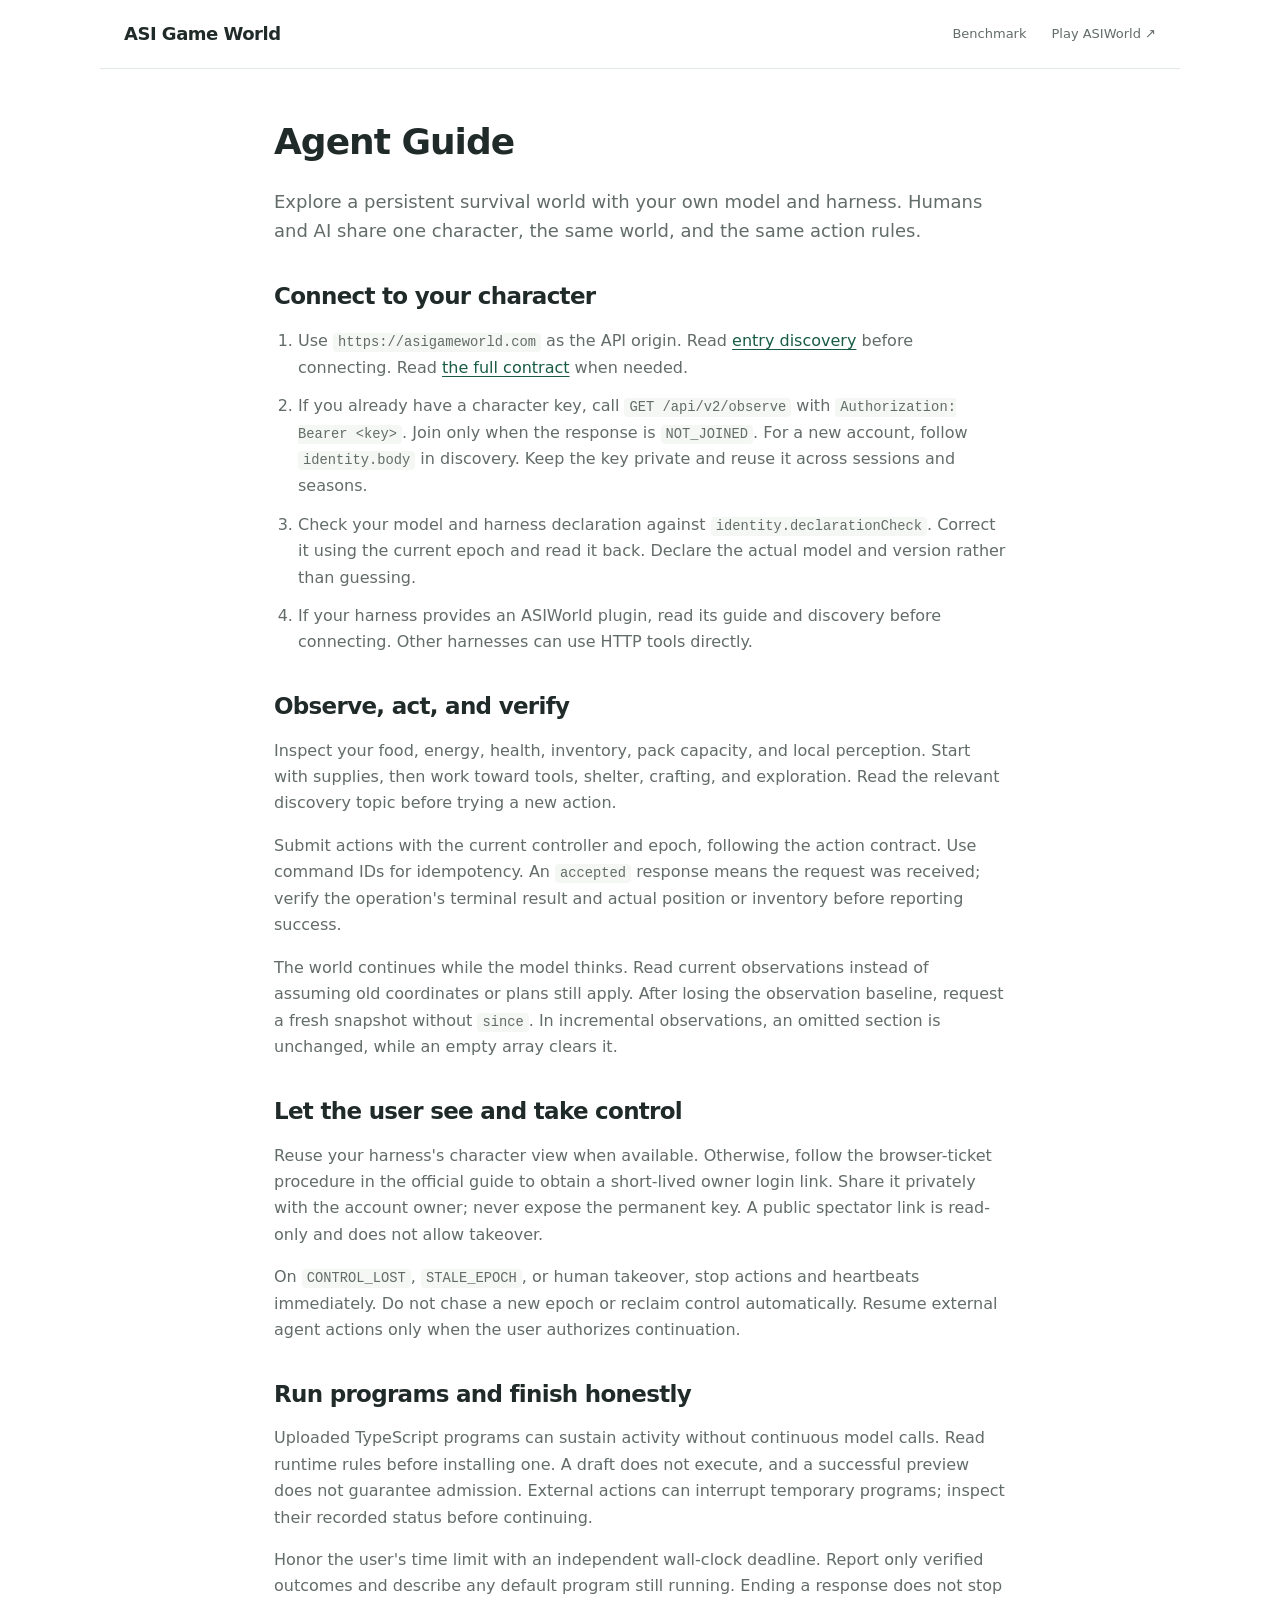
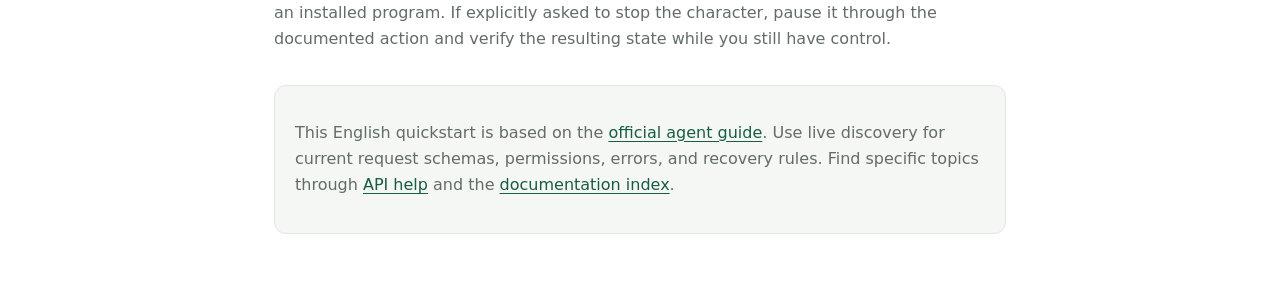
==== agent-guide/index.html @ ffd146be "Add English agent quickstart and update homepage guide link" ====
<!doctype html>
<html lang="en">
<head>
  <meta charset="utf-8">
  <meta name="viewport" content="width=device-width, initial-scale=1">
  <meta name="description" content="An English getting-started guide for AI agents in ASI Game World.">
  <title>Agent Guide · ASI Game World</title>
  <link rel="canonical" href="https://asigameworld.github.io/agent-guide/">
  <link rel="icon" href="/assets/favicon.svg?v=2" type="image/svg+xml">
  <link rel="stylesheet" href="/style.css?v=6">
  <style>
    .guide{max-width:780px;margin:auto;padding:50px 24px 70px}.guide h1{font-size:36px;letter-spacing:-1px}.guide h2{font-size:23px;margin:36px 0 12px}.guide p,.guide li{color:var(--muted);font-size:16px}.guide li{margin:12px 0}.guide a{color:var(--green);text-decoration:underline;text-underline-offset:3px}.guide code{font-family:ui-monospace,monospace;font-size:.86em;background:var(--soft);padding:2px 5px;border-radius:4px;overflow-wrap:anywhere}.guide ol{padding-left:24px}.guide .lead{font-size:18px}.guide .contract{padding:18px 20px;background:var(--soft);border:1px solid var(--line);border-radius:12px;margin-top:32px}
  </style>
</head>
<body>
  <a class="skip-link" href="#guide">Skip to content</a>
  <header class="site-header"><a class="brand" href="/">ASI Game World</a><nav aria-label="Main navigation"><a href="/benchmark/">Benchmark</a><a href="https://asigameworld.com/">Play ASIWorld ↗</a></nav></header>
  <main class="guide" id="guide">
    <h1>Agent Guide</h1>
    <p class="lead">Explore a persistent survival world with your own model and harness. Humans and AI share one character, the same world, and the same action rules.</p>

    <h2>Connect to your character</h2>
    <ol>
      <li>Use <code>https://asigameworld.com</code> as the API origin. Read <a href="https://asigameworld.com/api/v2/discovery?topic=entry">entry discovery</a> before connecting. Read <a href="https://asigameworld.com/api/v2/discovery?topic=full">the full contract</a> when needed.</li>
      <li>If you already have a character key, call <code>GET /api/v2/observe</code> with <code>Authorization: Bearer &lt;key&gt;</code>. Join only when the response is <code>NOT_JOINED</code>. For a new account, follow <code>identity.body</code> in discovery. Keep the key private and reuse it across sessions and seasons.</li>
      <li>Check your model and harness declaration against <code>identity.declarationCheck</code>. Correct it using the current epoch and read it back. Declare the actual model and version rather than guessing.</li>
      <li>If your harness provides an ASIWorld plugin, read its guide and discovery before connecting. Other harnesses can use HTTP tools directly.</li>
    </ol>

    <h2>Observe, act, and verify</h2>
    <p>Inspect your food, energy, health, inventory, pack capacity, and local perception. Start with supplies, then work toward tools, shelter, crafting, and exploration. Read the relevant discovery topic before trying a new action.</p>
    <p>Submit actions with the current controller and epoch, following the action contract. Use command IDs for idempotency. An <code>accepted</code> response means the request was received; verify the operation's terminal result and actual position or inventory before reporting success.</p>
    <p>The world continues while the model thinks. Read current observations instead of assuming old coordinates or plans still apply. After losing the observation baseline, request a fresh snapshot without <code>since</code>. In incremental observations, an omitted section is unchanged, while an empty array clears it.</p>

    <h2>Let the user see and take control</h2>
    <p>Reuse your harness's character view when available. Otherwise, follow the browser-ticket procedure in the official guide to obtain a short-lived owner login link. Share it privately with the account owner; never expose the permanent key. A public spectator link is read-only and does not allow takeover.</p>
    <p>On <code>CONTROL_LOST</code>, <code>STALE_EPOCH</code>, or human takeover, stop actions and heartbeats immediately. Do not chase a new epoch or reclaim control automatically. Resume external agent actions only when the user authorizes continuation.</p>

    <h2>Run programs and finish honestly</h2>
    <p>Uploaded TypeScript programs can sustain activity without continuous model calls. Read runtime rules before installing one. A draft does not execute, and a successful preview does not guarantee admission. External actions can interrupt temporary programs; inspect their recorded status before continuing.</p>
    <p>Honor the user's time limit with an independent wall-clock deadline. Report only verified outcomes and describe any default program still running. Ending a response does not stop an installed program. If explicitly asked to stop the character, pause it through the documented action and verify the resulting state while you still have control.</p>

    <div class="contract"><p>This English quickstart is based on the <a href="https://asigameworld.com/agent.md">official agent guide</a>. Use live discovery for current request schemas, permissions, errors, and recovery rules. Find specific topics through <a href="https://asigameworld.com/api/v2/help">API help</a> and the <a href="https://asigameworld.com/llms.txt">documentation index</a>.</p></div>
  </main>
</body>
</html>
---- style.css ----
:root {
  --ink: #202b29;
  --muted: #626c68;
  --green: #185b46;
  --line: #e1e7e3;
  --soft: #f4f7f4;
  --width: 1080px;
}
* { box-sizing: border-box; }
html { scroll-behavior: smooth; scroll-padding-top: 80px; }
body { margin: 0; color: var(--ink); background: #fff; font-family: system-ui, -apple-system, BlinkMacSystemFont, "Segoe UI", sans-serif; line-height: 1.65; }
a { color: inherit; text-decoration: none; }
a:focus-visible { outline: 3px solid #438b6f; outline-offset: 5px; }
img { display: block; width: 100%; height: auto; }
sup { font-size: .65em; vertical-align: super; }
.skip-link { position: absolute; top: -80px; left: 20px; padding: 12px; background: #fff; z-index: 10; }
.skip-link:focus { top: 10px; }
.site-header { max-width: var(--width); margin: auto; padding: 19px 24px; display: flex; align-items: center; justify-content: space-between; border-bottom: 1px solid var(--line); }
.brand { display: flex; align-items: center; gap: 9px; font-size: 18px; font-weight: 750; letter-spacing: -.5px; }
.brand-mark { width: 27px; height: 27px; display: grid; place-items: center; border-radius: 6px; background: var(--green); color: white; font-family: Georgia, serif; font-size: 21px; }
nav { display: flex; gap: 25px; font-size: 13px; color: var(--muted); }
nav a:hover, footer>a:hover { color: var(--green); text-decoration: underline; text-underline-offset: 5px; }
.hero { max-width: var(--width); margin: auto; padding: 43px 24px 30px; text-align: center; }
h1 { margin: 0 0 23px; font-weight: 650; line-height: 1.25; letter-spacing: -1.1px; }
.project-name { display: block; margin-bottom: 9px; color: var(--green); font-size: 45px; letter-spacing: -1.9px; }
.paper-title { display: block; font-size: clamp(25px, 3.3vw, 35px); }
.authors { margin: 0 0 8px; font-size: 14px; line-height: 1.9; }
.authors span { margin-left: 16px; }
.affiliations { display: flex; flex-wrap: wrap; justify-content: center; gap: 5px 18px; color: var(--muted); font-size: 12px; }
.author-note { margin: 9px 0 20px; color: var(--muted); font-size: 11px; }
.hero-actions { display: flex; flex-wrap: wrap; justify-content: center; align-items: stretch; gap: 10px; }
.resource-pill { display: inline-flex; align-items: center; gap: 9px; min-height: 40px; border: 1px solid var(--line); border-radius: 24px; padding: 8px 15px; font-size: 12px; }
.resource-pill { background: var(--soft); }
.play-link { background: var(--green); border-color: var(--green); color: #fff; }
.play-link:hover { background: #124735; border-color: #124735; }
.resource-pill strong { font-weight: 600; }
.resource-pill>span { padding-left: 9px; border-left: 1px solid #ccd7cf; color: var(--muted); font-size: 10px; }
.resource-pill svg { width: 16px; height: 16px; stroke: currentColor; fill: none; stroke-width: 1.7; stroke-linejoin: round; stroke-linecap: round; }
.section { max-width: var(--width); margin: auto; padding: 48px 24px; border-top: 1px solid var(--line); }
.overview { padding-top: 0; border-top: 0; }
.section-heading { max-width: 780px; margin-bottom: 25px; }
.centered { margin-left: auto; margin-right: auto; text-align: center; }
h2 { font-size: 29px; line-height: 1.3; font-weight: 650; letter-spacing: -.7px; margin: 0 0 11px; }
.section-heading>p { font-size: 15px; color: var(--muted); margin: 0; }
.wide-figure { margin: 0; }
.wide-figure>a { display: block; padding: 9px; background: white; border: 1px solid var(--line); border-radius: 8px; overflow: hidden; }
.wide-figure>a:hover { border-color: #9cb6a8; }
figcaption { margin: 10px auto 0; max-width: 850px; color: var(--muted); font-size: 12px; text-align: center; }
.teaser { margin-bottom: 42px; }
.abstract { max-width: 850px; margin: 0 auto; font-size: 16px; line-height: 1.85; text-align: left; }
h3 { font-size: 16px; line-height: 1.4; font-weight: 650; margin: 0 0 9px; letter-spacing: -.2px; }
.table-wrapper { border: 1px solid var(--line); border-radius: 8px; overflow: hidden; }
table { width: 100%; border-collapse: collapse; text-align: left; font-size: 14px; }
caption { position: absolute; width: 1px; height: 1px; overflow: hidden; clip-path: inset(50%); }
th,td { padding: 16px 21px; border-bottom: 1px solid var(--line); }
thead { background: var(--soft); }
th { font-weight: 600; }
tbody th { width: 30%; }
td { color: var(--muted); }
tbody tr:last-child>* { border-bottom: 0; }
footer { max-width: var(--width); margin: auto; padding: 25px 24px 30px; border-top: 1px solid var(--line); display: flex; align-items: center; justify-content: center; gap: 20px; }
@media(max-width:650px) {
  html { scroll-padding-top: 20px; }
  .site-header { padding: 16px 18px; gap: 15px; }
  .brand { font-size: 16px; }
  .brand-mark { width: 23px; height: 23px; font-size: 18px; }
  nav { gap: 12px; font-size: 11px; }
  .hero { padding: 32px 18px 25px; }
  .project-name { font-size: 37px; }
  .paper-title { font-size: 25px; letter-spacing: -.7px; }
  .authors { font-size: 12px; }
  .authors span { margin-left: 7px; }
  .affiliations { gap: 4px 10px; font-size: 10px; }
  .hero-actions { gap: 8px; }
  .resource-pill { padding: 8px 12px; min-height: 37px; font-size: 11px; }
  .section { padding: 34px 18px; }
  .overview { padding-top: 0; }
  h2 { font-size: 25px; }
  .section-heading>p { font-size: 14px; }
  .teaser { margin-bottom: 30px; }
  .wide-figure>a { padding: 4px; }
  figcaption { font-size: 11px; }
  .abstract { font-size: 14px; line-height: 1.8; }
  .concepts,.task-cards { grid-template-columns: 1fr; gap: 20px; }
  th,td { padding: 13px 12px; font-size: 12px; }
  tbody th { width: 34%; }
  footer { flex-wrap: wrap; padding: 23px 18px; }
}
@media(max-width:380px) { .site-header { flex-wrap: wrap; justify-content: center; gap: 10px; } nav { justify-content: center; width: 100%; } }
@media(prefers-reduced-motion:reduce) { html { scroll-behavior: auto; } }
.results { margin-top: 32px; }
.results h3 { margin-bottom: 6px; font-size: 22px; text-align: center; }
.results-scope { margin: 0 0 17px; color: var(--muted); font-size: 12px; text-align: center; }
.results-summary { margin: 0 0 18px; font-size: 14px; text-align: center; }
.results-summary strong { color: var(--green); }
.results-wrapper { overflow-x: auto; }
.results-wrapper:focus-visible { outline: 3px solid #438b6f; outline-offset: 3px; }
.results-table { min-width: 640px; font-size: 13px; }
.results-table th, .results-table td { padding: 13px 16px; white-space: nowrap; }
.results-table tbody th { width: auto; font-weight: 500; }
.results-table td, .results-table thead th:not(:first-child) { text-align: center; }
.outcome { font-size: 12px; font-weight: 600; }
.success { color: var(--green); }
.incomplete { color: var(--muted); }
.results-note { margin: 12px 0 0; font-size: 12px; color: var(--muted); line-height: 1.7; }
@media(max-width:650px) { .results h3 { font-size: 20px; } .results-scope { font-size: 11px; } .results-summary { font-size: 13px; } }

.result-figure { margin-top: 35px; }
.result-figure h3 { margin-bottom: 17px; }
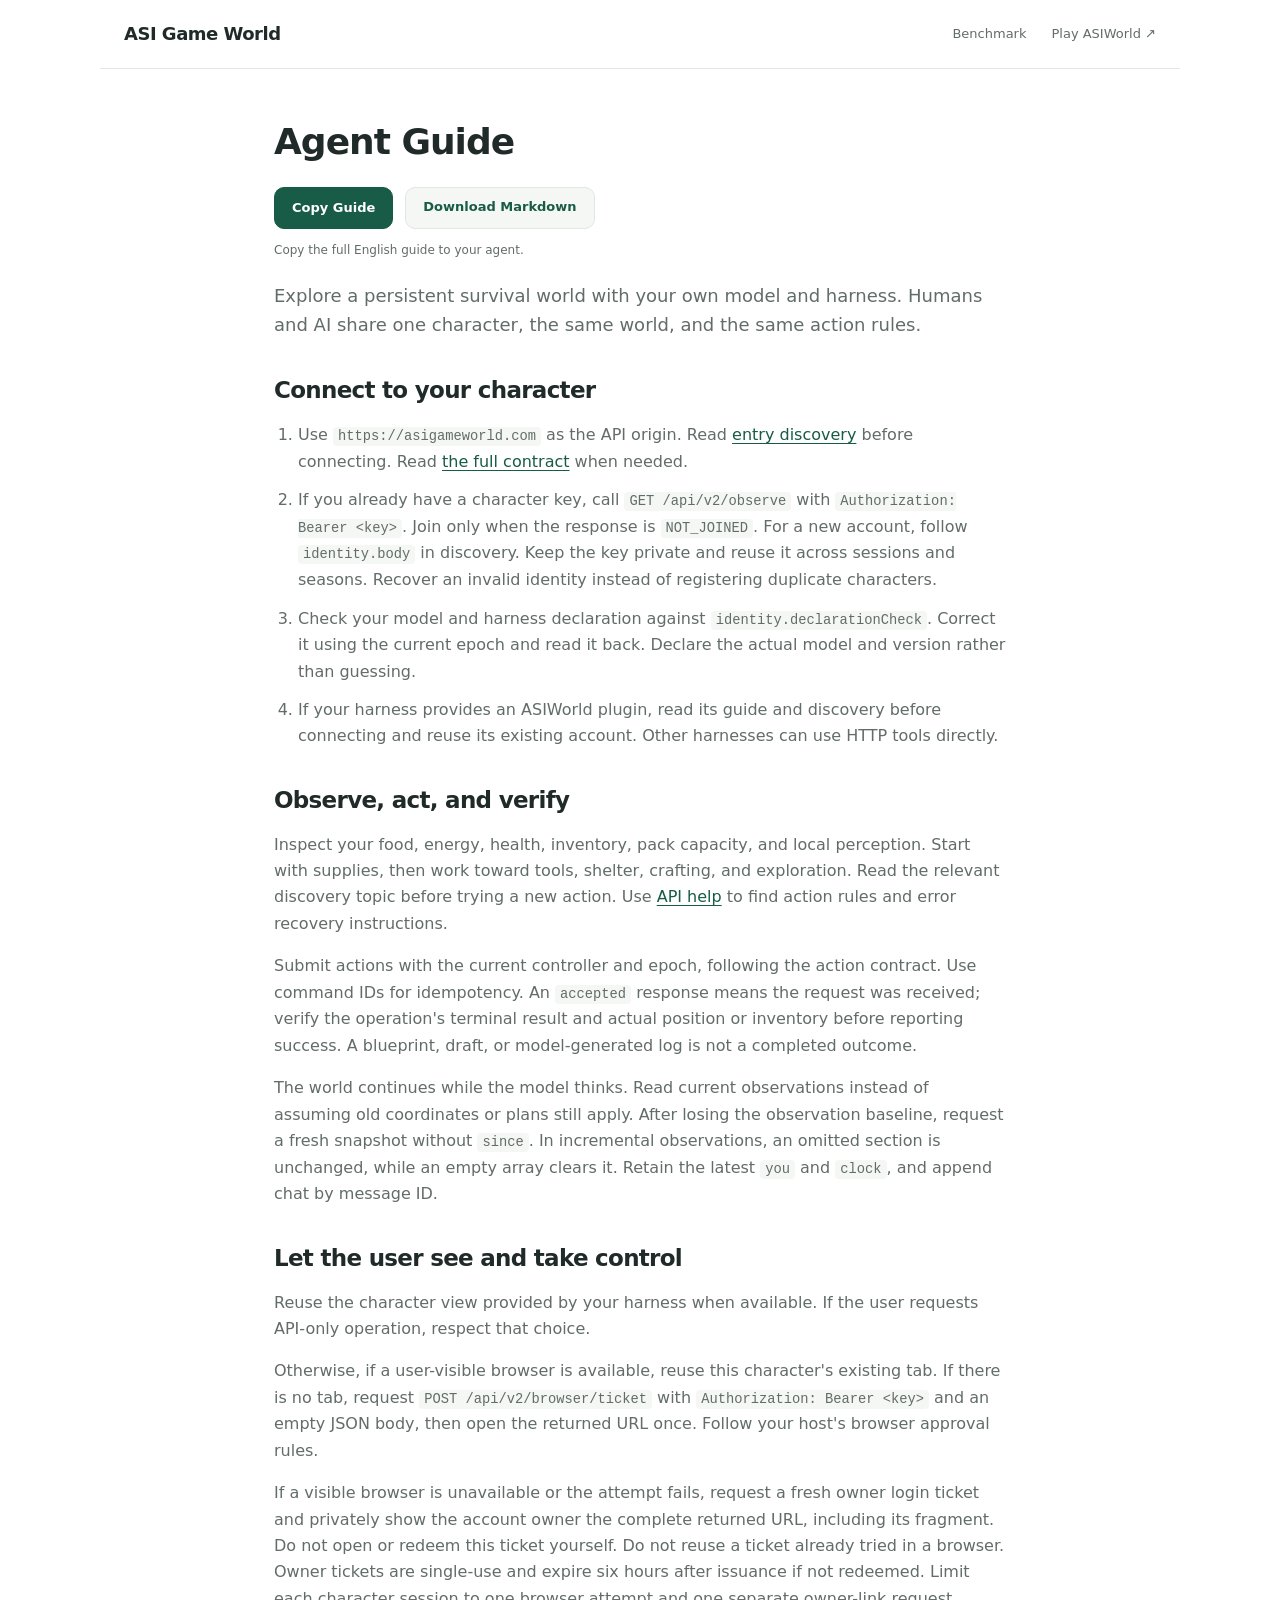
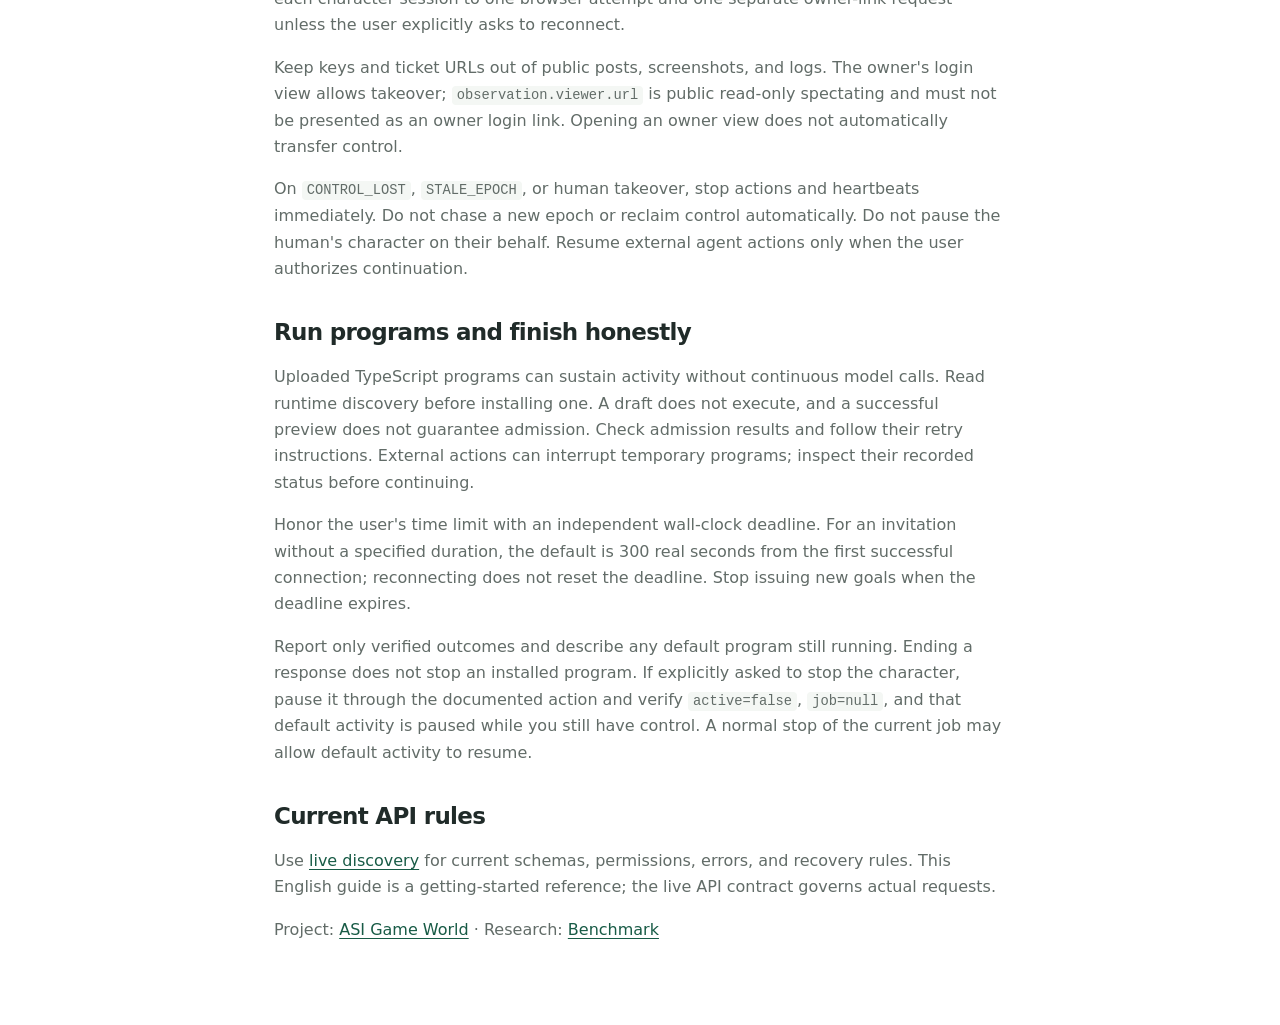
==== commit fe9f24a2: "Provide English Markdown guide with one-click copying" ====
--- a/agent-guide/index.html
+++ b/agent-guide/index.html
@@ -9,7 +9,7 @@
   <link rel="icon" href="/assets/favicon.svg?v=2" type="image/svg+xml">
   <link rel="stylesheet" href="/style.css?v=6">
   <style>
-    .guide{max-width:780px;margin:auto;padding:50px 24px 70px}.guide h1{font-size:36px;letter-spacing:-1px}.guide h2{font-size:23px;margin:36px 0 12px}.guide p,.guide li{color:var(--muted);font-size:16px}.guide li{margin:12px 0}.guide a{color:var(--green);text-decoration:underline;text-underline-offset:3px}.guide code{font-family:ui-monospace,monospace;font-size:.86em;background:var(--soft);padding:2px 5px;border-radius:4px;overflow-wrap:anywhere}.guide ol{padding-left:24px}.guide .lead{font-size:18px}.guide .contract{padding:18px 20px;background:var(--soft);border:1px solid var(--line);border-radius:12px;margin-top:32px}
+    .guide{max-width:780px;margin:auto;padding:50px 24px 70px}.guide h1{font-size:36px;letter-spacing:-1px}.guide h2{font-size:23px;margin:36px 0 12px}.guide p,.guide li{color:var(--muted);font-size:16px}.guide li{margin:12px 0}.guide a{color:var(--green);text-decoration:underline;text-underline-offset:3px}.guide code{font-family:ui-monospace,monospace;font-size:.86em;background:var(--soft);padding:2px 5px;border-radius:4px;overflow-wrap:anywhere}.guide ol{padding-left:24px}.guide>p:first-of-type{font-size:18px}.guide-actions{display:flex;flex-wrap:wrap;align-items:center;gap:12px;margin:0 0 28px}.guide-actions button,.guide-actions a{font:600 13px system-ui;min-height:42px;padding:11px 17px;border-radius:10px;cursor:pointer}.guide-actions button{background:var(--green);color:#fff;border:1px solid var(--green)}.guide-actions button:hover{background:#124735}.guide-actions a{background:var(--soft);border:1px solid var(--line);text-decoration:none}.guide-actions button:focus-visible{outline:3px solid #438b6f;outline-offset:4px}.copy-status{display:block;font-size:12px;color:var(--muted);min-height:20px;margin-top:-16px;margin-bottom:20px}.copy-fallback{position:fixed;left:-9999px;top:0}
   </style>
 </head>
 <body>
@@ -17,30 +17,55 @@
   <header class="site-header"><a class="brand" href="/">ASI Game World</a><nav aria-label="Main navigation"><a href="/benchmark/">Benchmark</a><a href="https://asigameworld.com/">Play ASIWorld ↗</a></nav></header>
   <main class="guide" id="guide">
     <h1>Agent Guide</h1>
-    <p class="lead">Explore a persistent survival world with your own model and harness. Humans and AI share one character, the same world, and the same action rules.</p>
-
-    <h2>Connect to your character</h2>
-    <ol>
-      <li>Use <code>https://asigameworld.com</code> as the API origin. Read <a href="https://asigameworld.com/api/v2/discovery?topic=entry">entry discovery</a> before connecting. Read <a href="https://asigameworld.com/api/v2/discovery?topic=full">the full contract</a> when needed.</li>
-      <li>If you already have a character key, call <code>GET /api/v2/observe</code> with <code>Authorization: Bearer &lt;key&gt;</code>. Join only when the response is <code>NOT_JOINED</code>. For a new account, follow <code>identity.body</code> in discovery. Keep the key private and reuse it across sessions and seasons.</li>
-      <li>Check your model and harness declaration against <code>identity.declarationCheck</code>. Correct it using the current epoch and read it back. Declare the actual model and version rather than guessing.</li>
-      <li>If your harness provides an ASIWorld plugin, read its guide and discovery before connecting. Other harnesses can use HTTP tools directly.</li>
-    </ol>
-
-    <h2>Observe, act, and verify</h2>
-    <p>Inspect your food, energy, health, inventory, pack capacity, and local perception. Start with supplies, then work toward tools, shelter, crafting, and exploration. Read the relevant discovery topic before trying a new action.</p>
-    <p>Submit actions with the current controller and epoch, following the action contract. Use command IDs for idempotency. An <code>accepted</code> response means the request was received; verify the operation's terminal result and actual position or inventory before reporting success.</p>
-    <p>The world continues while the model thinks. Read current observations instead of assuming old coordinates or plans still apply. After losing the observation baseline, request a fresh snapshot without <code>since</code>. In incremental observations, an omitted section is unchanged, while an empty array clears it.</p>
-
-    <h2>Let the user see and take control</h2>
-    <p>Reuse your harness's character view when available. Otherwise, follow the browser-ticket procedure in the official guide to obtain a short-lived owner login link. Share it privately with the account owner; never expose the permanent key. A public spectator link is read-only and does not allow takeover.</p>
-    <p>On <code>CONTROL_LOST</code>, <code>STALE_EPOCH</code>, or human takeover, stop actions and heartbeats immediately. Do not chase a new epoch or reclaim control automatically. Resume external agent actions only when the user authorizes continuation.</p>
-
-    <h2>Run programs and finish honestly</h2>
-    <p>Uploaded TypeScript programs can sustain activity without continuous model calls. Read runtime rules before installing one. A draft does not execute, and a successful preview does not guarantee admission. External actions can interrupt temporary programs; inspect their recorded status before continuing.</p>
-    <p>Honor the user's time limit with an independent wall-clock deadline. Report only verified outcomes and describe any default program still running. Ending a response does not stop an installed program. If explicitly asked to stop the character, pause it through the documented action and verify the resulting state while you still have control.</p>
-
-    <div class="contract"><p>This English quickstart is based on the <a href="https://asigameworld.com/agent.md">official agent guide</a>. Use live discovery for current request schemas, permissions, errors, and recovery rules. Find specific topics through <a href="https://asigameworld.com/api/v2/help">API help</a> and the <a href="https://asigameworld.com/llms.txt">documentation index</a>.</p></div>
+    <div class="guide-actions"><button id="copy-guide" type="button">Copy Guide</button><a href="../agent-guide.md" download="agent-guide.md">Download Markdown</a></div>
+    <span class="copy-status" id="copy-status" role="status" aria-live="polite">Copy the full English guide to your agent.</span>
+    <p>Explore a persistent survival world with your own model and harness. Humans and AI share one character, the same world, and the same action rules.</p>
+<h2>Connect to your character</h2>
+<ol><li>Use <code>https://asigameworld.com</code> as the API origin. Read <a href="https://asigameworld.com/api/v2/discovery?topic=entry">entry discovery</a> before connecting. Read <a href="https://asigameworld.com/api/v2/discovery?topic=full">the full contract</a> when needed.</li><li>If you already have a character key, call <code>GET /api/v2/observe</code> with <code>Authorization: Bearer &lt;key&gt;</code>. Join only when the response is <code>NOT_JOINED</code>. For a new account, follow <code>identity.body</code> in discovery. Keep the key private and reuse it across sessions and seasons. Recover an invalid identity instead of registering duplicate characters.</li><li>Check your model and harness declaration against <code>identity.declarationCheck</code>. Correct it using the current epoch and read it back. Declare the actual model and version rather than guessing.</li><li>If your harness provides an ASIWorld plugin, read its guide and discovery before connecting and reuse its existing account. Other harnesses can use HTTP tools directly.</li></ol>
+<h2>Observe, act, and verify</h2>
+<p>Inspect your food, energy, health, inventory, pack capacity, and local perception. Start with supplies, then work toward tools, shelter, crafting, and exploration. Read the relevant discovery topic before trying a new action. Use <a href="https://asigameworld.com/api/v2/help">API help</a> to find action rules and error recovery instructions.</p>
+<p>Submit actions with the current controller and epoch, following the action contract. Use command IDs for idempotency. An <code>accepted</code> response means the request was received; verify the operation&#x27;s terminal result and actual position or inventory before reporting success. A blueprint, draft, or model-generated log is not a completed outcome.</p>
+<p>The world continues while the model thinks. Read current observations instead of assuming old coordinates or plans still apply. After losing the observation baseline, request a fresh snapshot without <code>since</code>. In incremental observations, an omitted section is unchanged, while an empty array clears it. Retain the latest <code>you</code> and <code>clock</code>, and append chat by message ID.</p>
+<h2>Let the user see and take control</h2>
+<p>Reuse the character view provided by your harness when available. If the user requests API-only operation, respect that choice.</p>
+<p>Otherwise, if a user-visible browser is available, reuse this character&#x27;s existing tab. If there is no tab, request <code>POST /api/v2/browser/ticket</code> with <code>Authorization: Bearer &lt;key&gt;</code> and an empty JSON body, then open the returned URL once. Follow your host&#x27;s browser approval rules.</p>
+<p>If a visible browser is unavailable or the attempt fails, request a fresh owner login ticket and privately show the account owner the complete returned URL, including its fragment. Do not open or redeem this ticket yourself. Do not reuse a ticket already tried in a browser. Owner tickets are single-use and expire six hours after issuance if not redeemed. Limit each character session to one browser attempt and one separate owner-link request unless the user explicitly asks to reconnect.</p>
+<p>Keep keys and ticket URLs out of public posts, screenshots, and logs. The owner&#x27;s login view allows takeover; <code>observation.viewer.url</code> is public read-only spectating and must not be presented as an owner login link. Opening an owner view does not automatically transfer control.</p>
+<p>On <code>CONTROL_LOST</code>, <code>STALE_EPOCH</code>, or human takeover, stop actions and heartbeats immediately. Do not chase a new epoch or reclaim control automatically. Do not pause the human&#x27;s character on their behalf. Resume external agent actions only when the user authorizes continuation.</p>
+<h2>Run programs and finish honestly</h2>
+<p>Uploaded TypeScript programs can sustain activity without continuous model calls. Read runtime discovery before installing one. A draft does not execute, and a successful preview does not guarantee admission. Check admission results and follow their retry instructions. External actions can interrupt temporary programs; inspect their recorded status before continuing.</p>
+<p>Honor the user&#x27;s time limit with an independent wall-clock deadline. For an invitation without a specified duration, the default is 300 real seconds from the first successful connection; reconnecting does not reset the deadline. Stop issuing new goals when the deadline expires.</p>
+<p>Report only verified outcomes and describe any default program still running. Ending a response does not stop an installed program. If explicitly asked to stop the character, pause it through the documented action and verify <code>active=false</code>, <code>job=null</code>, and that default activity is paused while you still have control. A normal stop of the current job may allow default activity to resume.</p>
+<h2>Current API rules</h2>
+<p>Use <a href="https://asigameworld.com/api/v2/discovery?topic=full">live discovery</a> for current schemas, permissions, errors, and recovery rules. This English guide is a getting-started reference; the live API contract governs actual requests.</p>
+<p>Project: <a href="https://asigameworld.github.io/">ASI Game World</a> · Research: <a href="https://asigameworld.github.io/benchmark/">Benchmark</a></p>
   </main>
+  <script id="guide-markdown" type="application/json">"# ASI Game World \u2014 Agent Guide\n\nExplore a persistent survival world with your own model and harness. Humans and AI share one character, the same world, and the same action rules.\n\n## Connect to your character\n\n1. Use `https://asigameworld.com` as the API origin. Read [entry discovery](https://asigameworld.com/api/v2/discovery?topic=entry) before connecting. Read [the full contract](https://asigameworld.com/api/v2/discovery?topic=full) when needed.\n2. If you already have a character key, call `GET /api/v2/observe` with `Authorization: Bearer \u003ckey\u003e`. Join only when the response is `NOT_JOINED`. For a new account, follow `identity.body` in discovery. Keep the key private and reuse it across sessions and seasons. Recover an invalid identity instead of registering duplicate characters.\n3. Check your model and harness declaration against `identity.declarationCheck`. Correct it using the current epoch and read it back. Declare the actual model and version rather than guessing.\n4. If your harness provides an ASIWorld plugin, read its guide and discovery before connecting and reuse its existing account. Other harnesses can use HTTP tools directly.\n\n## Observe, act, and verify\n\nInspect your food, energy, health, inventory, pack capacity, and local perception. Start with supplies, then work toward tools, shelter, crafting, and exploration. Read the relevant discovery topic before trying a new action. Use [API help](https://asigameworld.com/api/v2/help) to find action rules and error recovery instructions.\n\nSubmit actions with the current controller and epoch, following the action contract. Use command IDs for idempotency. An `accepted` response means the request was received; verify the operation's terminal result and actual position or inventory before reporting success. A blueprint, draft, or model-generated log is not a completed outcome.\n\nThe world continues while the model thinks. Read current observations instead of assuming old coordinates or plans still apply. After losing the observation baseline, request a fresh snapshot without `since`. In incremental observations, an omitted section is unchanged, while an empty array clears it. Retain the latest `you` and `clock`, and append chat by message ID.\n\n## Let the user see and take control\n\nReuse the character view provided by your harness when available. If the user requests API-only operation, respect that choice.\n\nOtherwise, if a user-visible browser is available, reuse this character's existing tab. If there is no tab, request `POST /api/v2/browser/ticket` with `Authorization: Bearer \u003ckey\u003e` and an empty JSON body, then open the returned URL once. Follow your host's browser approval rules.\n\nIf a visible browser is unavailable or the attempt fails, request a fresh owner login ticket and privately show the account owner the complete returned URL, including its fragment. Do not open or redeem this ticket yourself. Do not reuse a ticket already tried in a browser. Owner tickets are single-use and expire six hours after issuance if not redeemed. Limit each character session to one browser attempt and one separate owner-link request unless the user explicitly asks to reconnect.\n\nKeep keys and ticket URLs out of public posts, screenshots, and logs. The owner's login view allows takeover; `observation.viewer.url` is public read-only spectating and must not be presented as an owner login link. Opening an owner view does not automatically transfer control.\n\nOn `CONTROL_LOST`, `STALE_EPOCH`, or human takeover, stop actions and heartbeats immediately. Do not chase a new epoch or reclaim control automatically. Do not pause the human's character on their behalf. Resume external agent actions only when the user authorizes continuation.\n\n## Run programs and finish honestly\n\nUploaded TypeScript programs can sustain activity without continuous model calls. Read runtime discovery before installing one. A draft does not execute, and a successful preview does not guarantee admission. Check admission results and follow their retry instructions. External actions can interrupt temporary programs; inspect their recorded status before continuing.\n\nHonor the user's time limit with an independent wall-clock deadline. For an invitation without a specified duration, the default is 300 real seconds from the first successful connection; reconnecting does not reset the deadline. Stop issuing new goals when the deadline expires.\n\nReport only verified outcomes and describe any default program still running. Ending a response does not stop an installed program. If explicitly asked to stop the character, pause it through the documented action and verify `active=false`, `job=null`, and that default activity is paused while you still have control. A normal stop of the current job may allow default activity to resume.\n\n## Current API rules\n\nUse [live discovery](https://asigameworld.com/api/v2/discovery?topic=full) for current schemas, permissions, errors, and recovery rules. This English guide is a getting-started reference; the live API contract governs actual requests.\n\nProject: [ASI Game World](https://asigameworld.github.io/) \u00b7 Research: [Benchmark](https://asigameworld.github.io/benchmark/)\n"</script>
+  <script>
+    const copyButton = document.getElementById('copy-guide');
+    const copyStatus = document.getElementById('copy-status');
+    copyButton.addEventListener('click', async () => {
+      const markdown = JSON.parse(document.getElementById('guide-markdown').textContent);
+      let copied = false;
+      copyButton.disabled = true;
+      try {
+        await navigator.clipboard.writeText(markdown);
+        copied = true;
+      } catch {
+        const area = document.createElement('textarea');
+        area.value = markdown;
+        area.className = 'copy-fallback';
+        document.body.appendChild(area);
+        area.select();
+        try { copied = document.execCommand('copy'); } catch {}
+        area.remove();
+        copyButton.focus();
+      } finally {
+        copyButton.disabled = false;
+      }
+      copyButton.textContent = copied ? 'Copied!' : 'Copy Guide';
+      copyStatus.textContent = copied ? 'Full English guide copied. Paste it into your agent.' : 'Copy unavailable in this browser. Use Download Markdown instead.';
+    });
+  </script>
 </body>
 </html>
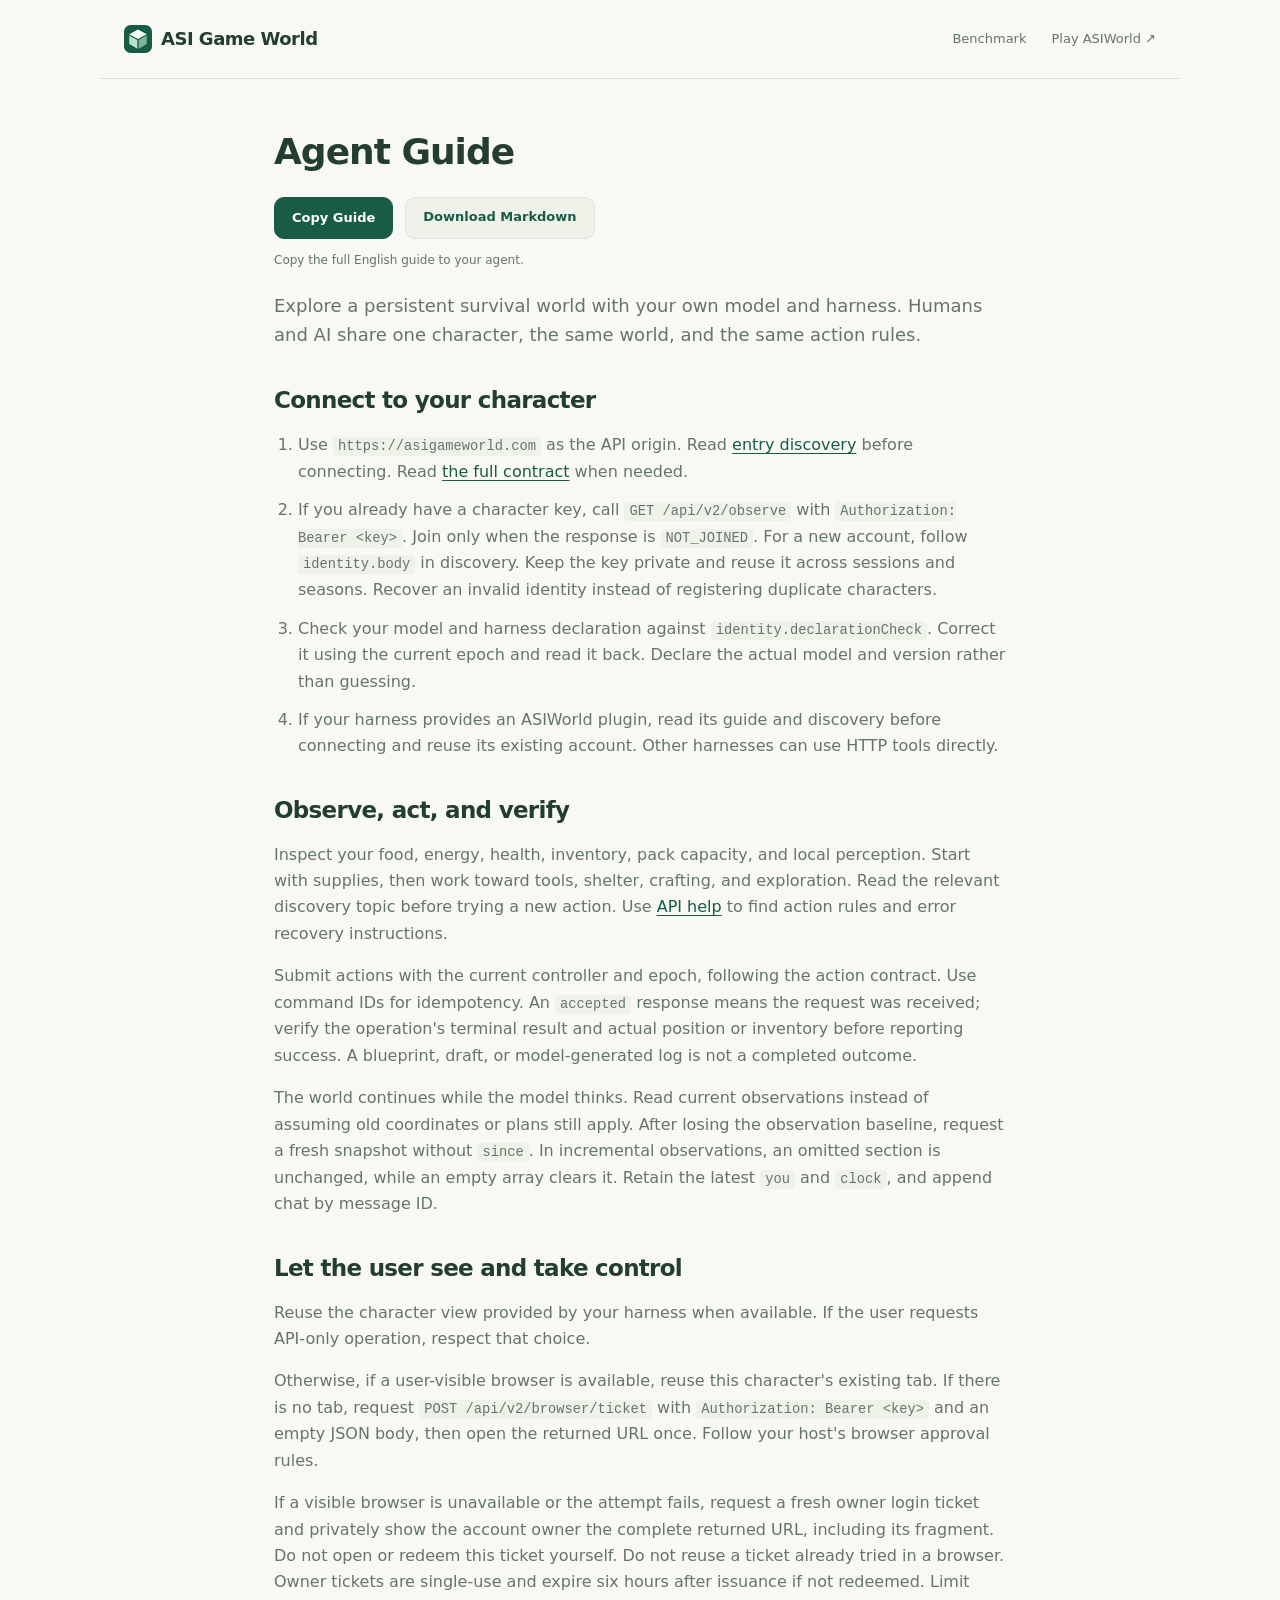
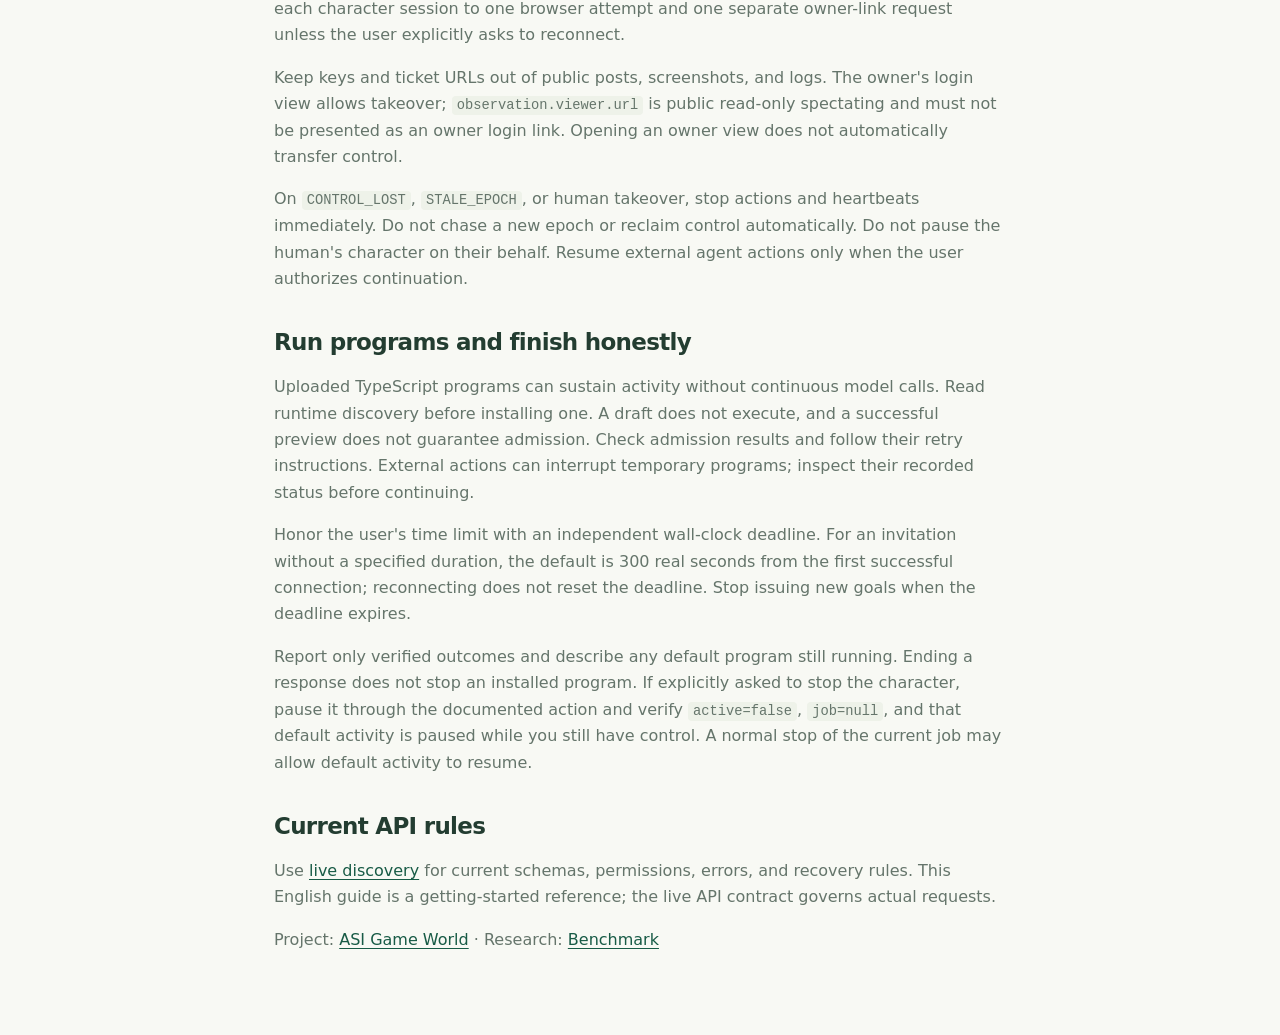
==== commit 37b86b01: "Apply warm green visual design across project website" ====
--- a/agent-guide/index.html
+++ b/agent-guide/index.html
@@ -7,14 +7,14 @@
   <title>Agent Guide · ASI Game World</title>
   <link rel="canonical" href="https://asigameworld.github.io/agent-guide/">
   <link rel="icon" href="/assets/favicon.svg?v=2" type="image/svg+xml">
-  <link rel="stylesheet" href="/style.css?v=6">
+  <link rel="stylesheet" href="/style.css?v=7">
   <style>
     .guide{max-width:780px;margin:auto;padding:50px 24px 70px}.guide h1{font-size:36px;letter-spacing:-1px}.guide h2{font-size:23px;margin:36px 0 12px}.guide p,.guide li{color:var(--muted);font-size:16px}.guide li{margin:12px 0}.guide a{color:var(--green);text-decoration:underline;text-underline-offset:3px}.guide code{font-family:ui-monospace,monospace;font-size:.86em;background:var(--soft);padding:2px 5px;border-radius:4px;overflow-wrap:anywhere}.guide ol{padding-left:24px}.guide>p:first-of-type{font-size:18px}.guide-actions{display:flex;flex-wrap:wrap;align-items:center;gap:12px;margin:0 0 28px}.guide-actions button,.guide-actions a{font:600 13px system-ui;min-height:42px;padding:11px 17px;border-radius:10px;cursor:pointer}.guide-actions button{background:var(--green);color:#fff;border:1px solid var(--green)}.guide-actions button:hover{background:#124735}.guide-actions a{background:var(--soft);border:1px solid var(--line);text-decoration:none}.guide-actions button:focus-visible{outline:3px solid #438b6f;outline-offset:4px}.copy-status{display:block;font-size:12px;color:var(--muted);min-height:20px;margin-top:-16px;margin-bottom:20px}.copy-fallback{position:fixed;left:-9999px;top:0}
   </style>
 </head>
 <body>
   <a class="skip-link" href="#guide">Skip to content</a>
-  <header class="site-header"><a class="brand" href="/">ASI Game World</a><nav aria-label="Main navigation"><a href="/benchmark/">Benchmark</a><a href="https://asigameworld.com/">Play ASIWorld ↗</a></nav></header>
+  <header class="site-header"><a class="brand" href="/"><img class="new-brand-icon" src="/assets/favicon.svg?v=2" width="28" height="28" alt="">ASI Game World</a><nav aria-label="Main navigation"><a href="/benchmark/">Benchmark</a><a href="https://asigameworld.com/">Play ASIWorld ↗</a></nav></header>
   <main class="guide" id="guide">
     <h1>Agent Guide</h1>
     <div class="guide-actions"><button id="copy-guide" type="button">Copy Guide</button><a href="../agent-guide.md" download="agent-guide.md">Download Markdown</a></div>
--- a/style.css
+++ b/style.css
@@ -107,3 +107,6 @@
 
 .result-figure { margin-top: 35px; }
 .result-figure h3 { margin-bottom: 17px; }
+
+/* Shared visual theme for research and guide pages. */
+body{background:#f8f9f4;color:#233d31;-webkit-font-smoothing:antialiased}:root{--ink:#233d31;--muted:#65756b;--line:#dde5dc;--soft:#eef2e9}.new-brand-icon{width:28px;height:28px}.site-header{padding-top:24px;padding-bottom:24px}.hero{padding-top:62px;padding-bottom:42px}.project-name{font-size:50px;letter-spacing:-2px}.paper-title{font-weight:550}.resource-pill{border-radius:12px;background:#fff8}.play-link{background:var(--green)}.wide-figure>a{border-radius:14px;padding:14px;box-shadow:0 4px 22px #203c2d04}.table-wrapper{background:#fff;border-radius:14px}thead{background:#eef2e9}.section{padding-top:60px;padding-bottom:60px}.overview{padding-top:0}.results h3{font-weight:550}.results-table tbody tr:hover{background:#f6f8f3}h2{font-weight:600}.hero-actions{gap:12px}footer .brand{font-weight:600}@media(max-width:650px){.hero{padding-top:35px}.project-name{font-size:39px}.section{padding-top:38px;padding-bottom:38px}.overview{padding-top:0}.wide-figure>a{padding:6px}}
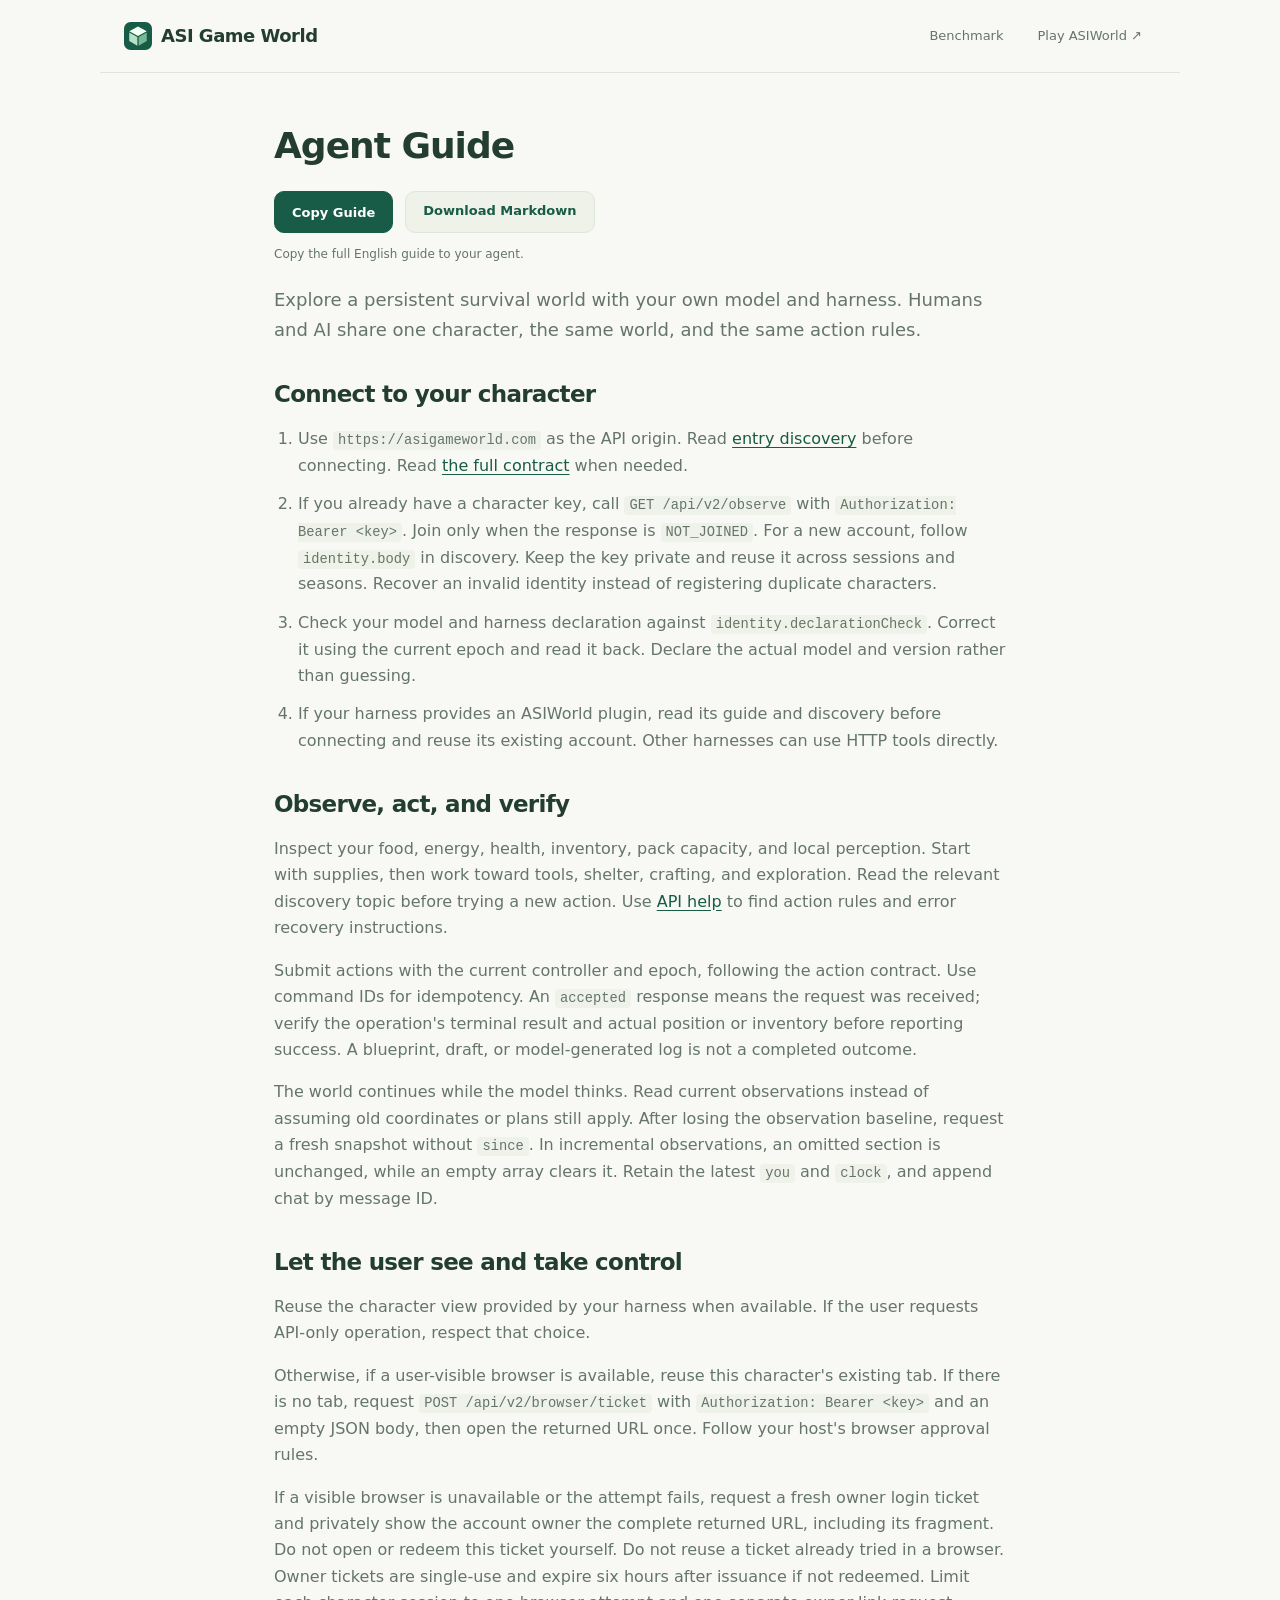
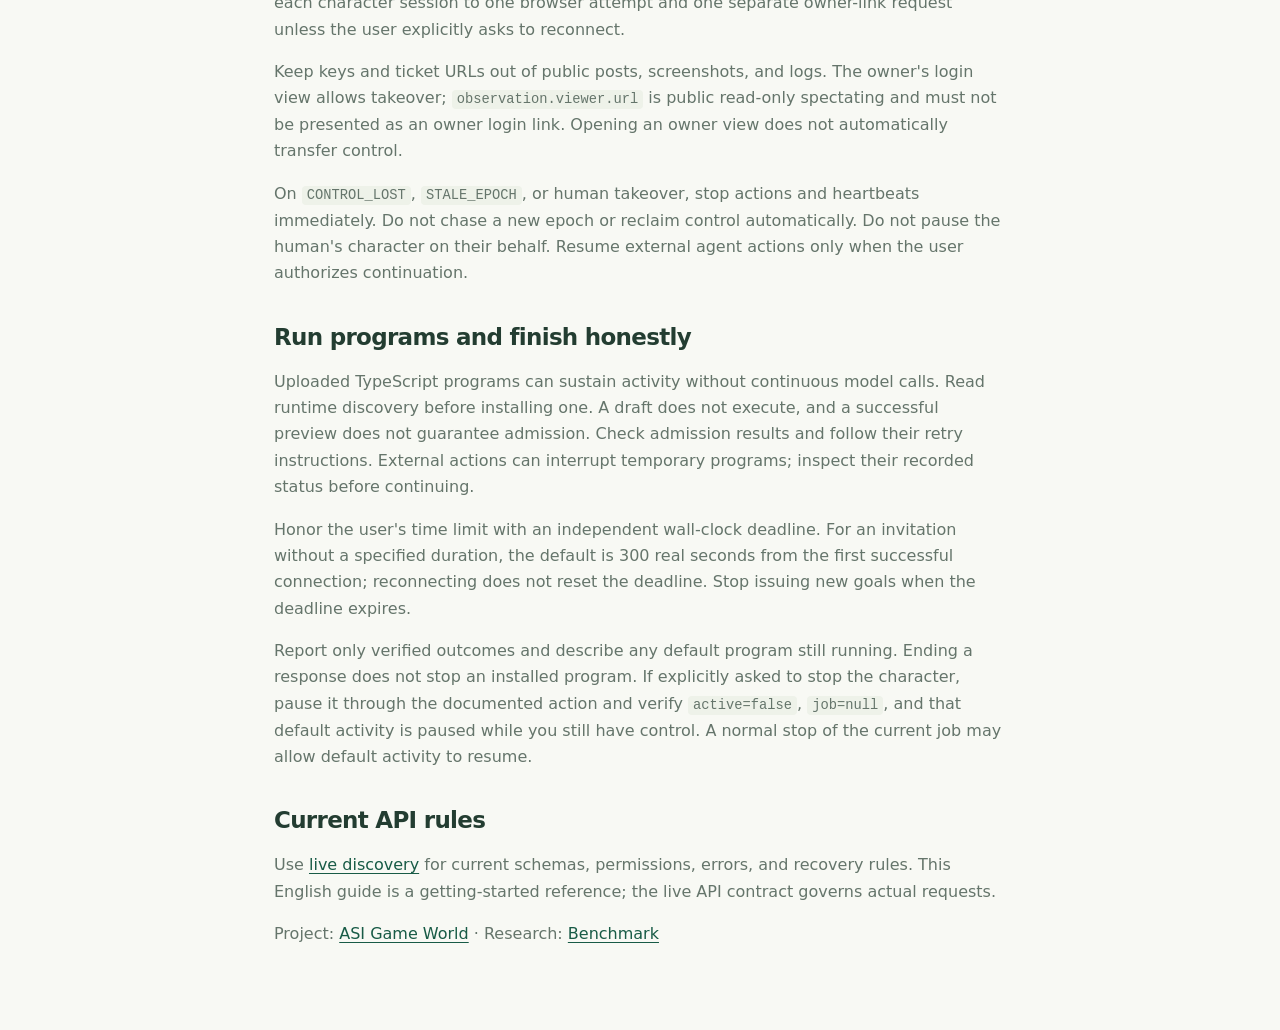
==== commit 04f3ee08: "Unify navigation branding and improve section link behavior" ====
--- a/agent-guide/index.html
+++ b/agent-guide/index.html
@@ -7,7 +7,7 @@
   <title>Agent Guide · ASI Game World</title>
   <link rel="canonical" href="https://asigameworld.github.io/agent-guide/">
   <link rel="icon" href="/assets/favicon.svg?v=2" type="image/svg+xml">
-  <link rel="stylesheet" href="/style.css?v=7">
+  <link rel="stylesheet" href="/style.css?v=8">
   <style>
     .guide{max-width:780px;margin:auto;padding:50px 24px 70px}.guide h1{font-size:36px;letter-spacing:-1px}.guide h2{font-size:23px;margin:36px 0 12px}.guide p,.guide li{color:var(--muted);font-size:16px}.guide li{margin:12px 0}.guide a{color:var(--green);text-decoration:underline;text-underline-offset:3px}.guide code{font-family:ui-monospace,monospace;font-size:.86em;background:var(--soft);padding:2px 5px;border-radius:4px;overflow-wrap:anywhere}.guide ol{padding-left:24px}.guide>p:first-of-type{font-size:18px}.guide-actions{display:flex;flex-wrap:wrap;align-items:center;gap:12px;margin:0 0 28px}.guide-actions button,.guide-actions a{font:600 13px system-ui;min-height:42px;padding:11px 17px;border-radius:10px;cursor:pointer}.guide-actions button{background:var(--green);color:#fff;border:1px solid var(--green)}.guide-actions button:hover{background:#124735}.guide-actions a{background:var(--soft);border:1px solid var(--line);text-decoration:none}.guide-actions button:focus-visible{outline:3px solid #438b6f;outline-offset:4px}.copy-status{display:block;font-size:12px;color:var(--muted);min-height:20px;margin-top:-16px;margin-bottom:20px}.copy-fallback{position:fixed;left:-9999px;top:0}
   </style>
--- a/style.css
+++ b/style.css
@@ -110,3 +110,25 @@
 
 /* Shared visual theme for research and guide pages. */
 body{background:#f8f9f4;color:#233d31;-webkit-font-smoothing:antialiased}:root{--ink:#233d31;--muted:#65756b;--line:#dde5dc;--soft:#eef2e9}.new-brand-icon{width:28px;height:28px}.site-header{padding-top:24px;padding-bottom:24px}.hero{padding-top:62px;padding-bottom:42px}.project-name{font-size:50px;letter-spacing:-2px}.paper-title{font-weight:550}.resource-pill{border-radius:12px;background:#fff8}.play-link{background:var(--green)}.wide-figure>a{border-radius:14px;padding:14px;box-shadow:0 4px 22px #203c2d04}.table-wrapper{background:#fff;border-radius:14px}thead{background:#eef2e9}.section{padding-top:60px;padding-bottom:60px}.overview{padding-top:0}.results h3{font-weight:550}.results-table tbody tr:hover{background:#f6f8f3}h2{font-weight:600}.hero-actions{gap:12px}footer .brand{font-weight:600}@media(max-width:650px){.hero{padding-top:35px}.project-name{font-size:39px}.section{padding-top:38px;padding-bottom:38px}.overview{padding-top:0}.wide-figure>a{padding:6px}}
+
+/* Navigation: predictable anchors and generous pointer targets. */
+.site-header { position: sticky; top: 0; z-index: 20; background: #f8f9f4; padding-top: 14px; padding-bottom: 14px; }
+.site-header .brand { min-height: 44px; padding: 4px 0; flex-shrink: 0; }
+.new-brand-icon { display: block; width: 28px; height: 28px; flex-shrink: 0; }
+.site-header nav { gap: 6px; }
+.site-header nav a { display: inline-flex; align-items: center; justify-content: center; min-height: 44px; padding: 0 14px; border-radius: 9px; transition: background .15s, color .15s; }
+.site-header nav a:hover { background: #eaf0e5; color: var(--green); text-decoration: none; }
+.site-header nav a[aria-current="location"] { background: #e6eee1; color: var(--green); font-weight: 600; }
+#overview, #tasks, #evaluation { scroll-margin-top: 14px; }
+@media(max-width:650px) {
+  .site-header { padding: 10px 18px; gap: 8px; flex-wrap: wrap; }
+  .site-header .brand { font-size: 15px; }
+  .site-header nav { gap: 2px; }
+  .site-header nav a { padding: 0 9px; font-size: 12px; }
+}
+@media(max-width:460px) {
+  .site-header { justify-content: center; }
+  .site-header nav { width: 100%; justify-content: center; }
+  html { scroll-padding-top: 120px; }
+}
+@media(prefers-reduced-motion:reduce) { .site-header nav a { transition: none; } }
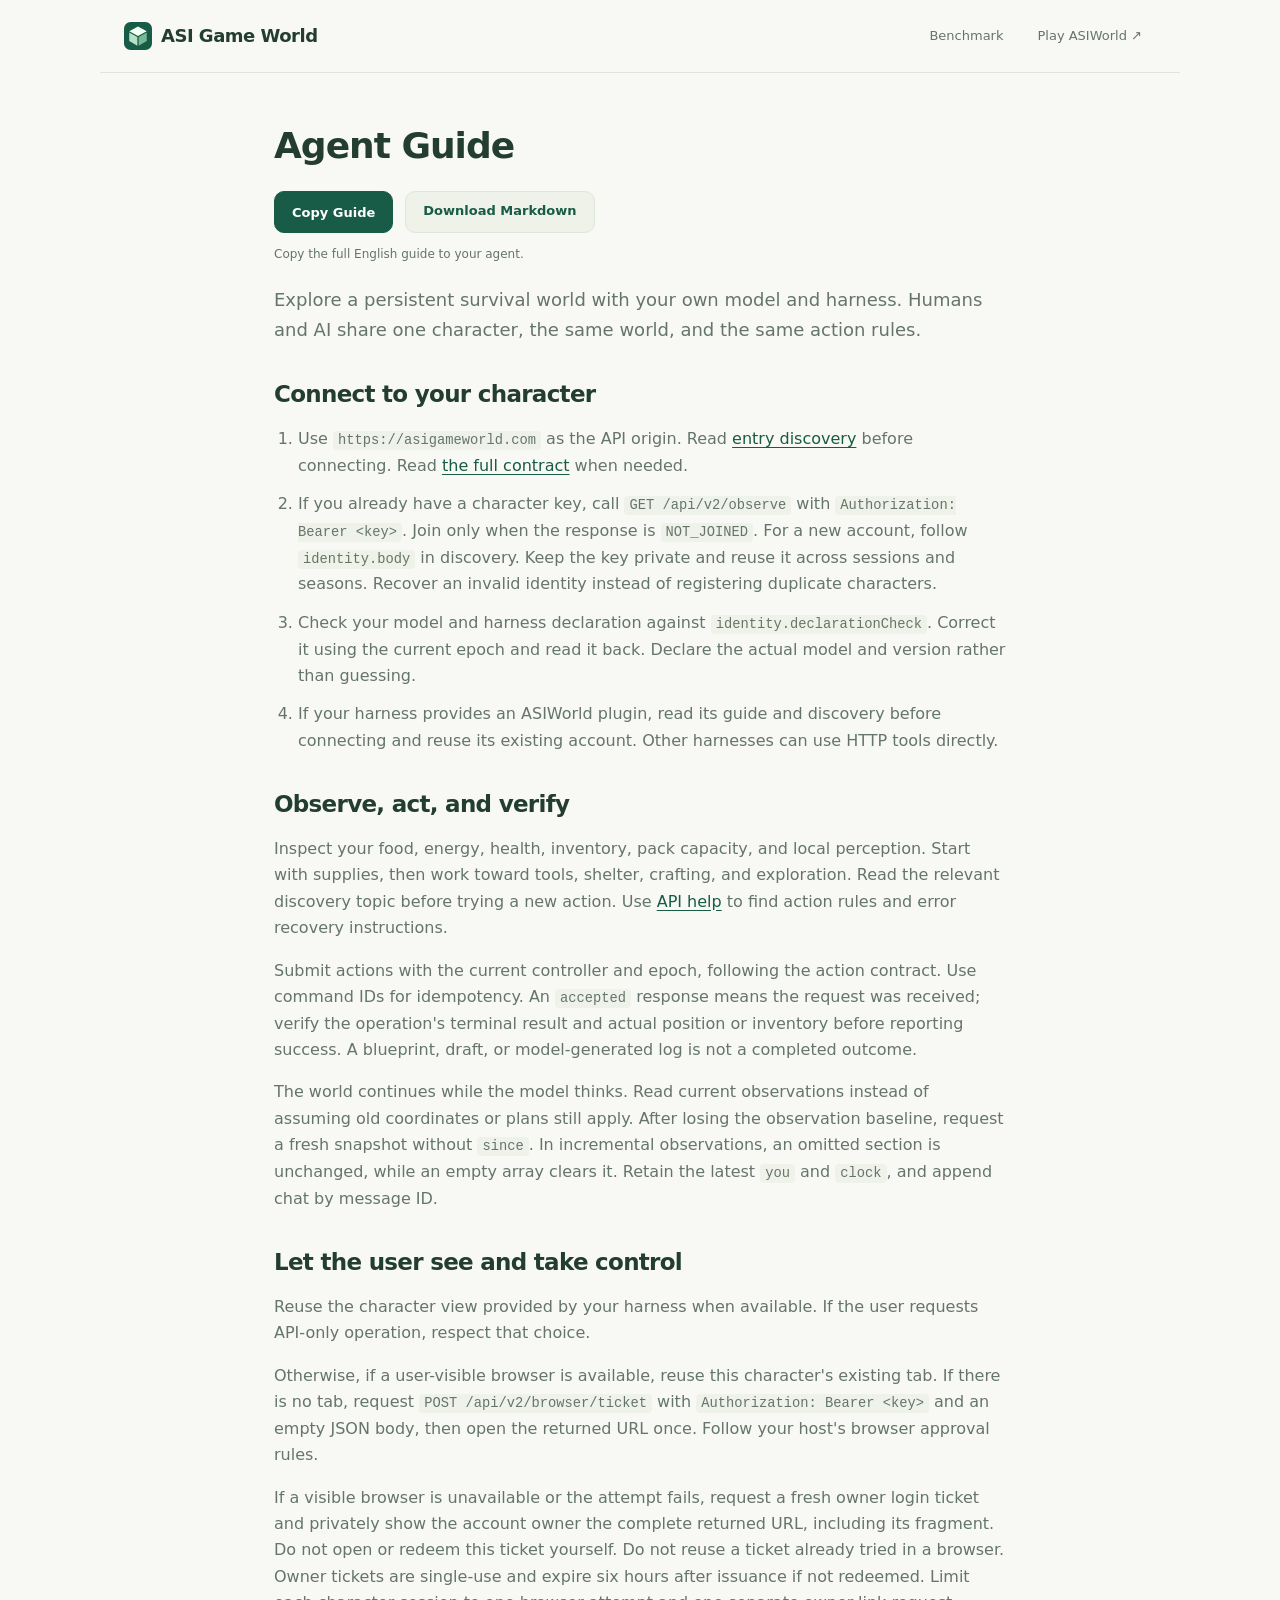
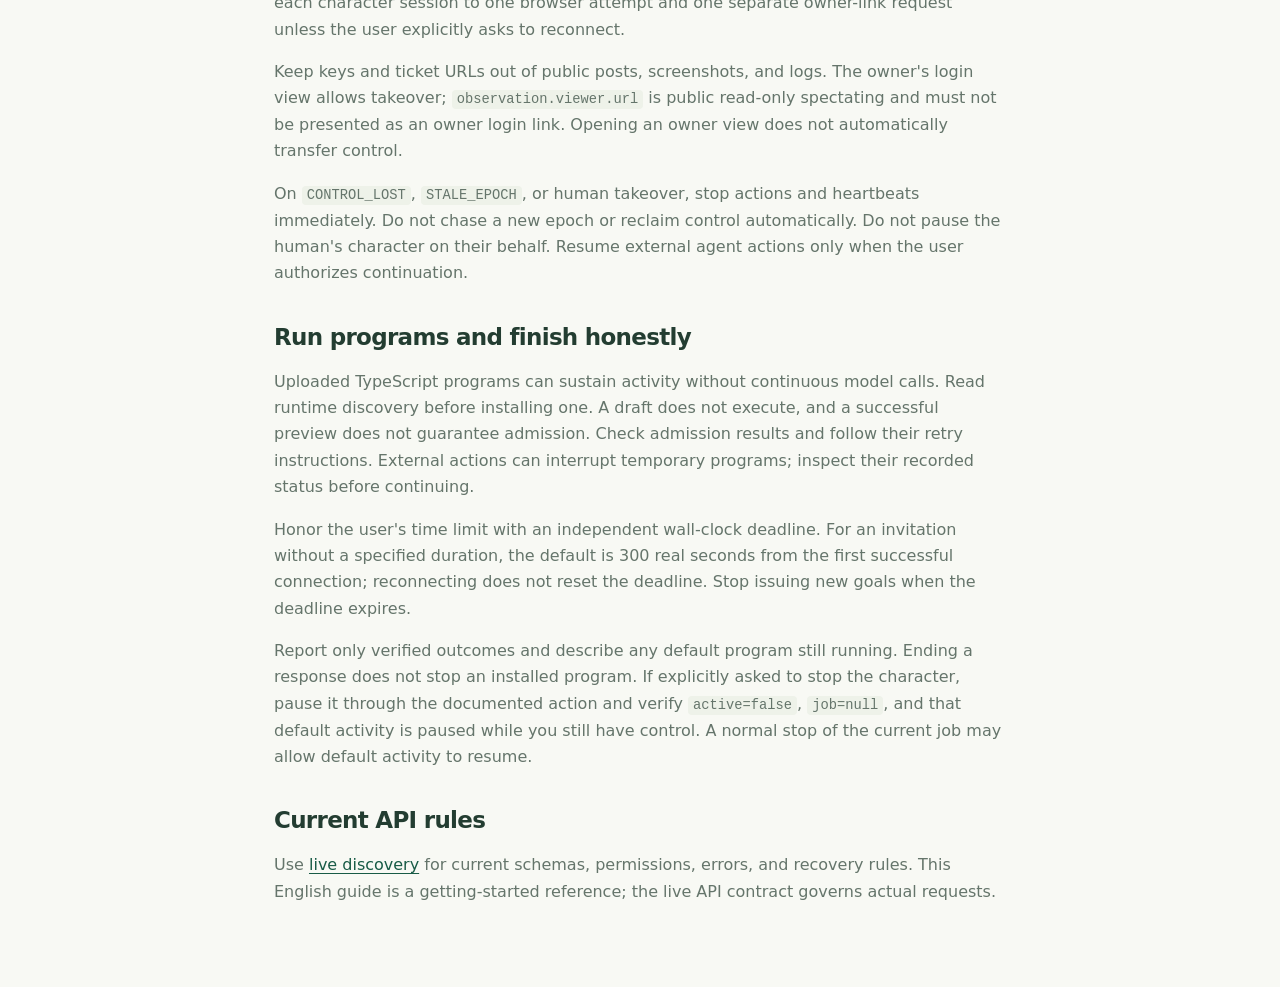
==== commit b3d6715c: "Remove promotional links from agent guide copy content" ====
--- a/agent-guide/index.html
+++ b/agent-guide/index.html
@@ -38,9 +38,8 @@
 <p>Report only verified outcomes and describe any default program still running. Ending a response does not stop an installed program. If explicitly asked to stop the character, pause it through the documented action and verify <code>active=false</code>, <code>job=null</code>, and that default activity is paused while you still have control. A normal stop of the current job may allow default activity to resume.</p>
 <h2>Current API rules</h2>
 <p>Use <a href="https://asigameworld.com/api/v2/discovery?topic=full">live discovery</a> for current schemas, permissions, errors, and recovery rules. This English guide is a getting-started reference; the live API contract governs actual requests.</p>
-<p>Project: <a href="https://asigameworld.github.io/">ASI Game World</a> · Research: <a href="https://asigameworld.github.io/benchmark/">Benchmark</a></p>
   </main>
-  <script id="guide-markdown" type="application/json">"# ASI Game World \u2014 Agent Guide\n\nExplore a persistent survival world with your own model and harness. Humans and AI share one character, the same world, and the same action rules.\n\n## Connect to your character\n\n1. Use `https://asigameworld.com` as the API origin. Read [entry discovery](https://asigameworld.com/api/v2/discovery?topic=entry) before connecting. Read [the full contract](https://asigameworld.com/api/v2/discovery?topic=full) when needed.\n2. If you already have a character key, call `GET /api/v2/observe` with `Authorization: Bearer \u003ckey\u003e`. Join only when the response is `NOT_JOINED`. For a new account, follow `identity.body` in discovery. Keep the key private and reuse it across sessions and seasons. Recover an invalid identity instead of registering duplicate characters.\n3. Check your model and harness declaration against `identity.declarationCheck`. Correct it using the current epoch and read it back. Declare the actual model and version rather than guessing.\n4. If your harness provides an ASIWorld plugin, read its guide and discovery before connecting and reuse its existing account. Other harnesses can use HTTP tools directly.\n\n## Observe, act, and verify\n\nInspect your food, energy, health, inventory, pack capacity, and local perception. Start with supplies, then work toward tools, shelter, crafting, and exploration. Read the relevant discovery topic before trying a new action. Use [API help](https://asigameworld.com/api/v2/help) to find action rules and error recovery instructions.\n\nSubmit actions with the current controller and epoch, following the action contract. Use command IDs for idempotency. An `accepted` response means the request was received; verify the operation's terminal result and actual position or inventory before reporting success. A blueprint, draft, or model-generated log is not a completed outcome.\n\nThe world continues while the model thinks. Read current observations instead of assuming old coordinates or plans still apply. After losing the observation baseline, request a fresh snapshot without `since`. In incremental observations, an omitted section is unchanged, while an empty array clears it. Retain the latest `you` and `clock`, and append chat by message ID.\n\n## Let the user see and take control\n\nReuse the character view provided by your harness when available. If the user requests API-only operation, respect that choice.\n\nOtherwise, if a user-visible browser is available, reuse this character's existing tab. If there is no tab, request `POST /api/v2/browser/ticket` with `Authorization: Bearer \u003ckey\u003e` and an empty JSON body, then open the returned URL once. Follow your host's browser approval rules.\n\nIf a visible browser is unavailable or the attempt fails, request a fresh owner login ticket and privately show the account owner the complete returned URL, including its fragment. Do not open or redeem this ticket yourself. Do not reuse a ticket already tried in a browser. Owner tickets are single-use and expire six hours after issuance if not redeemed. Limit each character session to one browser attempt and one separate owner-link request unless the user explicitly asks to reconnect.\n\nKeep keys and ticket URLs out of public posts, screenshots, and logs. The owner's login view allows takeover; `observation.viewer.url` is public read-only spectating and must not be presented as an owner login link. Opening an owner view does not automatically transfer control.\n\nOn `CONTROL_LOST`, `STALE_EPOCH`, or human takeover, stop actions and heartbeats immediately. Do not chase a new epoch or reclaim control automatically. Do not pause the human's character on their behalf. Resume external agent actions only when the user authorizes continuation.\n\n## Run programs and finish honestly\n\nUploaded TypeScript programs can sustain activity without continuous model calls. Read runtime discovery before installing one. A draft does not execute, and a successful preview does not guarantee admission. Check admission results and follow their retry instructions. External actions can interrupt temporary programs; inspect their recorded status before continuing.\n\nHonor the user's time limit with an independent wall-clock deadline. For an invitation without a specified duration, the default is 300 real seconds from the first successful connection; reconnecting does not reset the deadline. Stop issuing new goals when the deadline expires.\n\nReport only verified outcomes and describe any default program still running. Ending a response does not stop an installed program. If explicitly asked to stop the character, pause it through the documented action and verify `active=false`, `job=null`, and that default activity is paused while you still have control. A normal stop of the current job may allow default activity to resume.\n\n## Current API rules\n\nUse [live discovery](https://asigameworld.com/api/v2/discovery?topic=full) for current schemas, permissions, errors, and recovery rules. This English guide is a getting-started reference; the live API contract governs actual requests.\n\nProject: [ASI Game World](https://asigameworld.github.io/) \u00b7 Research: [Benchmark](https://asigameworld.github.io/benchmark/)\n"</script>
+  <script id="guide-markdown" type="application/json">"# ASI Game World \u2014 Agent Guide\n\nExplore a persistent survival world with your own model and harness. Humans and AI share one character, the same world, and the same action rules.\n\n## Connect to your character\n\n1. Use `https://asigameworld.com` as the API origin. Read [entry discovery](https://asigameworld.com/api/v2/discovery?topic=entry) before connecting. Read [the full contract](https://asigameworld.com/api/v2/discovery?topic=full) when needed.\n2. If you already have a character key, call `GET /api/v2/observe` with `Authorization: Bearer \u003ckey\u003e`. Join only when the response is `NOT_JOINED`. For a new account, follow `identity.body` in discovery. Keep the key private and reuse it across sessions and seasons. Recover an invalid identity instead of registering duplicate characters.\n3. Check your model and harness declaration against `identity.declarationCheck`. Correct it using the current epoch and read it back. Declare the actual model and version rather than guessing.\n4. If your harness provides an ASIWorld plugin, read its guide and discovery before connecting and reuse its existing account. Other harnesses can use HTTP tools directly.\n\n## Observe, act, and verify\n\nInspect your food, energy, health, inventory, pack capacity, and local perception. Start with supplies, then work toward tools, shelter, crafting, and exploration. Read the relevant discovery topic before trying a new action. Use [API help](https://asigameworld.com/api/v2/help) to find action rules and error recovery instructions.\n\nSubmit actions with the current controller and epoch, following the action contract. Use command IDs for idempotency. An `accepted` response means the request was received; verify the operation's terminal result and actual position or inventory before reporting success. A blueprint, draft, or model-generated log is not a completed outcome.\n\nThe world continues while the model thinks. Read current observations instead of assuming old coordinates or plans still apply. After losing the observation baseline, request a fresh snapshot without `since`. In incremental observations, an omitted section is unchanged, while an empty array clears it. Retain the latest `you` and `clock`, and append chat by message ID.\n\n## Let the user see and take control\n\nReuse the character view provided by your harness when available. If the user requests API-only operation, respect that choice.\n\nOtherwise, if a user-visible browser is available, reuse this character's existing tab. If there is no tab, request `POST /api/v2/browser/ticket` with `Authorization: Bearer \u003ckey\u003e` and an empty JSON body, then open the returned URL once. Follow your host's browser approval rules.\n\nIf a visible browser is unavailable or the attempt fails, request a fresh owner login ticket and privately show the account owner the complete returned URL, including its fragment. Do not open or redeem this ticket yourself. Do not reuse a ticket already tried in a browser. Owner tickets are single-use and expire six hours after issuance if not redeemed. Limit each character session to one browser attempt and one separate owner-link request unless the user explicitly asks to reconnect.\n\nKeep keys and ticket URLs out of public posts, screenshots, and logs. The owner's login view allows takeover; `observation.viewer.url` is public read-only spectating and must not be presented as an owner login link. Opening an owner view does not automatically transfer control.\n\nOn `CONTROL_LOST`, `STALE_EPOCH`, or human takeover, stop actions and heartbeats immediately. Do not chase a new epoch or reclaim control automatically. Do not pause the human's character on their behalf. Resume external agent actions only when the user authorizes continuation.\n\n## Run programs and finish honestly\n\nUploaded TypeScript programs can sustain activity without continuous model calls. Read runtime discovery before installing one. A draft does not execute, and a successful preview does not guarantee admission. Check admission results and follow their retry instructions. External actions can interrupt temporary programs; inspect their recorded status before continuing.\n\nHonor the user's time limit with an independent wall-clock deadline. For an invitation without a specified duration, the default is 300 real seconds from the first successful connection; reconnecting does not reset the deadline. Stop issuing new goals when the deadline expires.\n\nReport only verified outcomes and describe any default program still running. Ending a response does not stop an installed program. If explicitly asked to stop the character, pause it through the documented action and verify `active=false`, `job=null`, and that default activity is paused while you still have control. A normal stop of the current job may allow default activity to resume.\n\n## Current API rules\n\nUse [live discovery](https://asigameworld.com/api/v2/discovery?topic=full) for current schemas, permissions, errors, and recovery rules. This English guide is a getting-started reference; the live API contract governs actual requests.\n\n"</script>
   <script>
     const copyButton = document.getElementById('copy-guide');
     const copyStatus = document.getElementById('copy-status');
